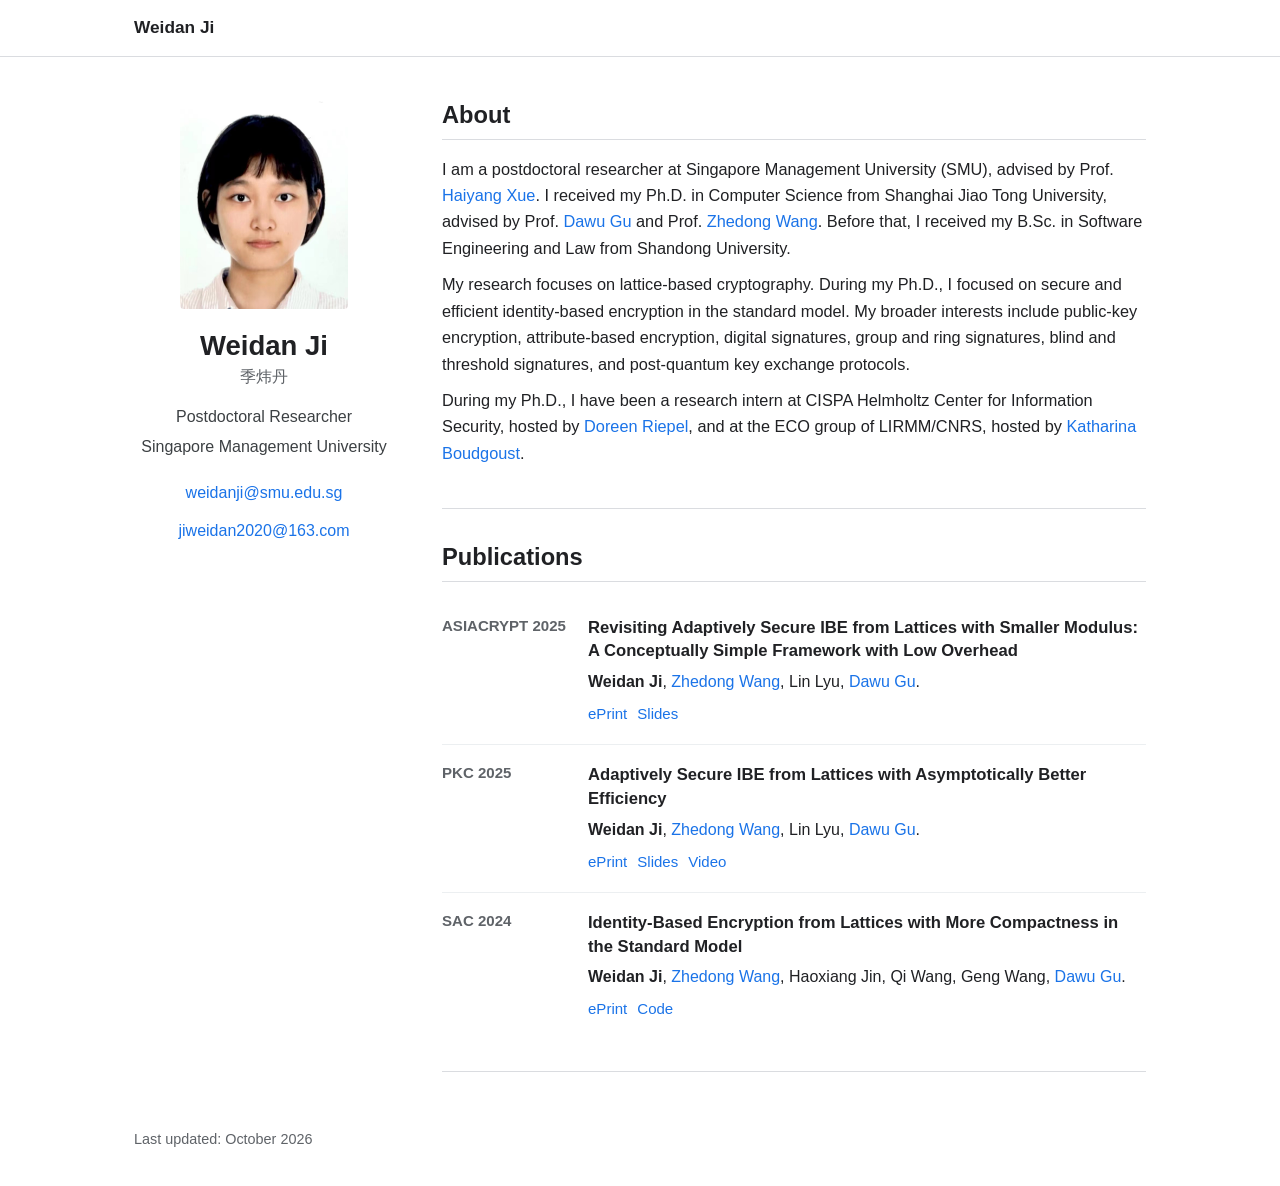
==== index.html @ a194535f "Update index.html" ====
<!doctype html>
<html lang="en">
  <head>
    <meta charset="utf-8">
    <meta name="viewport" content="width=device-width, initial-scale=1">
    <title>Weidan Ji</title>
    <meta
      name="description"
      content="Personal academic homepage of Weidan Ji, a cryptography researcher working on lattice-based cryptography and identity-based encryption."
    >
    <link rel="stylesheet" href="styles.css">
  </head>
  <body>
    <header class="site-header">
      <div class="header-inner">
        <a class="brand" href="#home">Weidan Ji</a>
      </div>
    </header>

    <main id="top" class="page">
      <aside class="profile">
        <img class="portrait" src="assets/weidan-ji.jpeg" alt="Portrait of Weidan Ji">
        <h1>Weidan Ji</h1>
        <p class="name-cn">季炜丹</p>
        <p class="role">Postdoctoral Researcher</p>
        <p class="affiliation">Singapore Management University</p>

        <div class="contact-list" aria-label="Contact links">
          <a href="mailto:weidanji@smu.edu.sg">weidanji@smu.edu.sg</a>
          <a href="mailto:jiweidan2020@163.com">jiweidan2020@163.com</a>
        </div>
      </aside>

      <section class="content">
          <section id="home" class="section intro">
            <h2>About</h2>
            <p>
              I am a postdoctoral researcher at Singapore Management University (SMU),
              advised by Prof. <a href="https://haiyangxc.github.io/hyxue/">Haiyang Xue</a>.
              I received my Ph.D. in Computer Science from Shanghai Jiao Tong University,
              advised by Prof. <a href="https://english.seiee.sjtu.edu.cn/english/detail/841_663.htm">Dawu Gu</a> and Prof. <a href="https://cs.sjtu.edu.cn/en/jiaoshiml/wangzhedong.html">Zhedong Wang</a>. Before that, I received
              my B.Sc. in Software Engineering and Law from Shandong University.
            </p>
            <p>
              My research focuses on lattice-based cryptography. During my Ph.D., I focused
              on secure and efficient identity-based encryption in the standard model. My broader
              interests include public-key encryption, attribute-based encryption,
              digital signatures, group and ring signatures, blind and threshold
              signatures, and post-quantum key exchange protocols.
            </p>
            <p>
              During my Ph.D., I have been a research intern at CISPA Helmholtz Center for Information
              Security, hosted by <a href="https://provsec.org/doreen.html">Doreen Riepel</a>, and at the ECO group of LIRMM/CNRS,
              hosted by <a href="https://katinkabou.github.io/">Katharina Boudgoust</a>.
            </p>
          </section>

          <section id="publications" class="section">
            <h2>Publications</h2>

            <div class="publication">
              <div class="pub-year">ASIACRYPT 2025</div>
              <div class="pub-main">
                <h3>
                  Revisiting Adaptively Secure IBE from Lattices with Smaller Modulus:
                  A Conceptually Simple Framework with Low Overhead
                </h3>
                <p><strong>Weidan Ji</strong>, <a href="https://cs.sjtu.edu.cn/en/jiaoshiml/wangzhedong.html">Zhedong Wang</a>, Lin Lyu, <a href="https://english.seiee.sjtu.edu.cn/english/detail/841_663.htm">Dawu Gu</a>.</p>
                <div class="pub-links">
                  <a href="https://eprint.iacr.org/2025/1466">ePrint</a>
                  <a href="https://drive.google.com/file/d/1e0ys3QAAJkQX7WcunN2tXa_-Uzj5AYzg/view?usp=sharing">Slides</a>
                </div>
              </div>
            </div>

            <div class="publication">
              <div class="pub-year">PKC 2025</div>
              <div class="pub-main">
                <h3>Adaptively Secure IBE from Lattices with Asymptotically Better Efficiency</h3>
                <p><strong>Weidan Ji</strong>, <a href="https://cs.sjtu.edu.cn/en/jiaoshiml/wangzhedong.html">Zhedong Wang</a>, Lin Lyu, <a href="https://english.seiee.sjtu.edu.cn/english/detail/841_663.htm">Dawu Gu</a>.</p>
                <div class="pub-links">
                  <a href="https://eprint.iacr.org/2025/253">ePrint</a>
                  <a href="https://iacr.org/submit/files/slides/2025/pkc/pkc2025/138/138_slides.pdf">Slides</a>
                  <a href="https://www.youtube.com/watch?v=SqWLYc2ZV9k&t=25s">Video</a>
                </div>
              </div>
            </div>

            <div class="publication">
              <div class="pub-year">SAC 2024</div>
              <div class="pub-main">
                <h3>Identity-Based Encryption from Lattices with More Compactness in the Standard Model</h3>
                <p><strong>Weidan Ji</strong>, <a href="https://cs.sjtu.edu.cn/en/jiaoshiml/wangzhedong.html">Zhedong Wang</a>, Haoxiang Jin, Qi Wang, Geng Wang, <a href="https://english.seiee.sjtu.edu.cn/english/detail/841_663.htm">Dawu Gu</a>.</p>
                <div class="pub-links">
                  <a href="https://eprint.iacr.org/2024/1295">ePrint</a>
                  <a href="https://github.com/WeidanJi/mntru_ibe">Code</a>
                </div>
              </div>
            </div>
          </section>
      </section>
    </main>

    <footer class="site-footer">
      <p>Last updated: October 2026</p>
    </footer>

  </body>
</html>
---- styles.css ----
:root {
  --background: #ffffff;
  --text: #202124;
  --muted: #5f6368;
  --line: #dadce0;
  --link: #1a73e8;
  --link-hover: #174ea6;
  --soft: #f8fafd;
  --max-width: 1060px;
}

* {
  box-sizing: border-box;
}

html {
  scroll-behavior: smooth;
}

body {
  margin: 0;
  background: var(--background);
  color: var(--text);
  font-family: Arial, Helvetica, sans-serif;
  font-size: 16px;
  line-height: 1.62;
}

a {
  color: var(--link);
  text-decoration: none;
}

a:hover {
  color: var(--link-hover);
  text-decoration: underline;
}

h1,
h2,
h3,
p {
  margin-top: 0;
}

.site-header {
  position: sticky;
  top: 0;
  z-index: 10;
  border-bottom: 1px solid var(--line);
  background: rgba(255, 255, 255, 0.96);
}

.header-inner {
  display: flex;
  align-items: center;
  justify-content: space-between;
  gap: 24px;
  max-width: var(--max-width);
  min-height: 56px;
  margin: 0 auto;
  padding: 0 24px;
}

.brand {
  color: var(--text);
  font-size: 1.08rem;
  font-weight: 700;
}

nav {
  display: flex;
  align-items: center;
  gap: 18px;
  font-size: 0.94rem;
}

nav a {
  color: #3c4043;
}

nav a.is-active {
  color: var(--link);
  font-weight: 700;
}

.page {
  display: grid;
  grid-template-columns: 260px minmax(0, 1fr);
  gap: 48px;
  max-width: var(--max-width);
  margin: 0 auto;
  padding: 44px 24px 56px;
}

.profile {
  align-self: start;
  position: sticky;
  top: 88px;
  text-align: center;
}

.portrait {
  display: block;
  width: 168px;
  height: 208px;
  margin: 0 auto 20px;
  border-radius: 4px;
  object-fit: cover;
  object-position: center top;
}

.profile h1 {
  margin-bottom: 2px;
  font-size: 1.72rem;
  line-height: 1.2;
}

.name-cn {
  margin-bottom: 14px;
  color: var(--muted);
  font-size: 1rem;
}

.role,
.affiliation {
  margin-bottom: 4px;
  color: #3c4043;
}

.contact-list {
  display: flex;
  flex-direction: column;
  align-items: center;
  justify-content: center;
  gap: 8px;
  margin-top: 18px;
}

.contact-list a,
.contact-list button {
  display: inline-flex;
  align-items: center;
  justify-content: center;
  min-height: 30px;
  padding: 0;
  border: 0;
  background: transparent;
  color: var(--link);
  font: inherit;
  cursor: pointer;
}

.contact-list a:hover,
.contact-list button:hover {
  color: var(--link-hover);
  text-decoration: underline;
}

.content {
  min-width: 0;
}

.section {
  padding: 0 0 32px;
  margin-bottom: 34px;
  border-bottom: 1px solid var(--line);
}

.section:last-child {
  margin-bottom: 0;
}

.section h2 {
  margin-bottom: 16px;
  padding-bottom: 8px;
  border-bottom: 1px solid var(--line);
  font-size: 1.48rem;
  font-weight: 600;
  line-height: 1.25;
}

.intro p {
  font-size: 1.02rem;
}

.section p {
  margin-bottom: 10px;
}

.pub-year {
  color: var(--muted);
  font-size: 0.94rem;
  font-weight: 700;
  line-height: 1.35;
}

.publication {
  display: grid;
  grid-template-columns: 128px minmax(0, 1fr);
  gap: 18px;
  padding: 18px 0;
}

.publication + .publication {
  border-top: 1px solid #eceff1;
}

.pub-main h3 {
  margin-bottom: 6px;
  color: #202124;
  font-size: 1.04rem;
  line-height: 1.42;
}

.pub-main p {
  margin-bottom: 4px;
}

.venue {
  color: #3c4043;
  font-style: italic;
}

.pub-links {
  display: flex;
  flex-wrap: wrap;
  gap: 10px;
  margin-top: 7px;
}

.pub-links a {
  font-size: 0.94rem;
}

.site-footer {
  max-width: var(--max-width);
  margin: 0 auto;
  padding: 0 24px 34px;
  color: var(--muted);
  font-size: 0.9rem;
}

.site-footer p {
  margin: 0;
}

@media (max-width: 820px) {
  .site-header {
    position: static;
  }

  .header-inner {
    align-items: flex-start;
    flex-direction: column;
    gap: 10px;
    padding: 14px 20px;
  }

  nav {
    flex-wrap: wrap;
    gap: 10px 14px;
  }

  .page {
    grid-template-columns: 1fr;
    gap: 30px;
    padding: 30px 20px 42px;
  }

  .profile {
    position: static;
  }

  .portrait {
    width: 144px;
    height: 178px;
  }

  .publication {
    grid-template-columns: 1fr;
    gap: 4px;
  }

}

@media (max-width: 520px) {
  body {
    font-size: 15px;
  }

  .header-inner,
  .page,
  .site-footer {
    padding-left: 16px;
    padding-right: 16px;
  }

  .section h2 {
    font-size: 1.34rem;
  }

  .contact-list {
    gap: 6px 12px;
  }
}

.section {
  scroll-margin-top: 88px;
}

.contact-list a {
  overflow-wrap: anywhere;
  max-width: 100%;
}
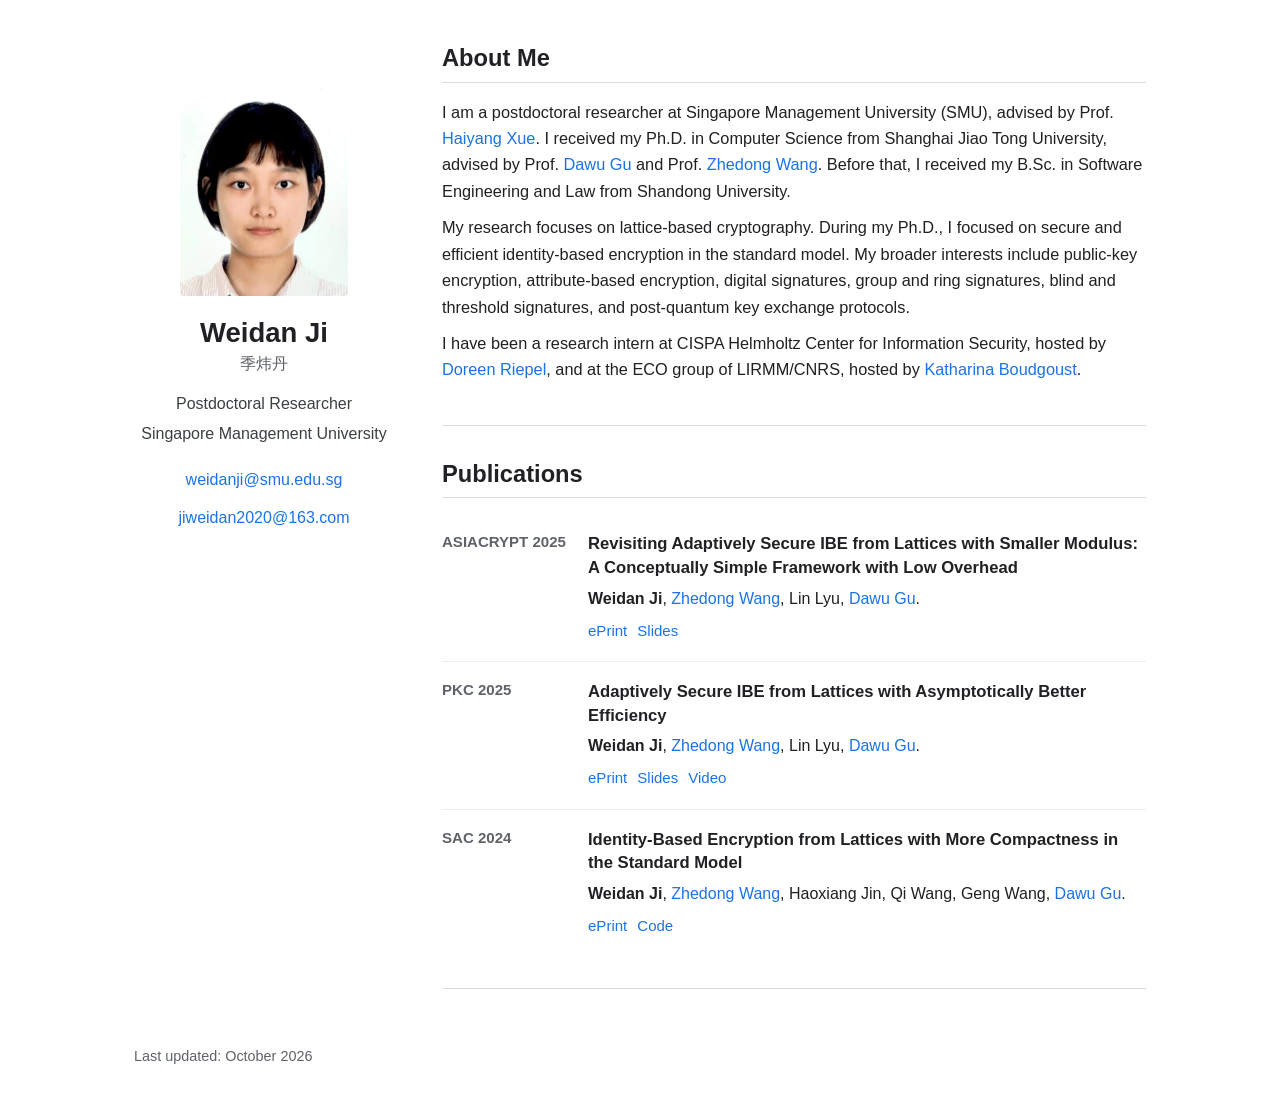
==== commit a50fe4b7: "Add files via upload" ====
--- a/index.html
+++ b/index.html
@@ -11,11 +11,6 @@
     <link rel="stylesheet" href="styles.css">
   </head>
   <body>
-    <header class="site-header">
-      <div class="header-inner">
-        <a class="brand" href="#home">Weidan Ji</a>
-      </div>
-    </header>
 
     <main id="top" class="page">
       <aside class="profile">
@@ -33,7 +28,7 @@
 
       <section class="content">
           <section id="home" class="section intro">
-            <h2>About</h2>
+            <h2>About Me</h2>
             <p>
               I am a postdoctoral researcher at Singapore Management University (SMU),
               advised by Prof. <a href="https://haiyangxc.github.io/hyxue/">Haiyang Xue</a>.
@@ -49,7 +44,7 @@
               signatures, and post-quantum key exchange protocols.
             </p>
             <p>
-              During my Ph.D., I have been a research intern at CISPA Helmholtz Center for Information
+              I have been a research intern at CISPA Helmholtz Center for Information
               Security, hosted by <a href="https://provsec.org/doreen.html">Doreen Riepel</a>, and at the ECO group of LIRMM/CNRS,
               hosted by <a href="https://katinkabou.github.io/">Katharina Boudgoust</a>.
             </p>
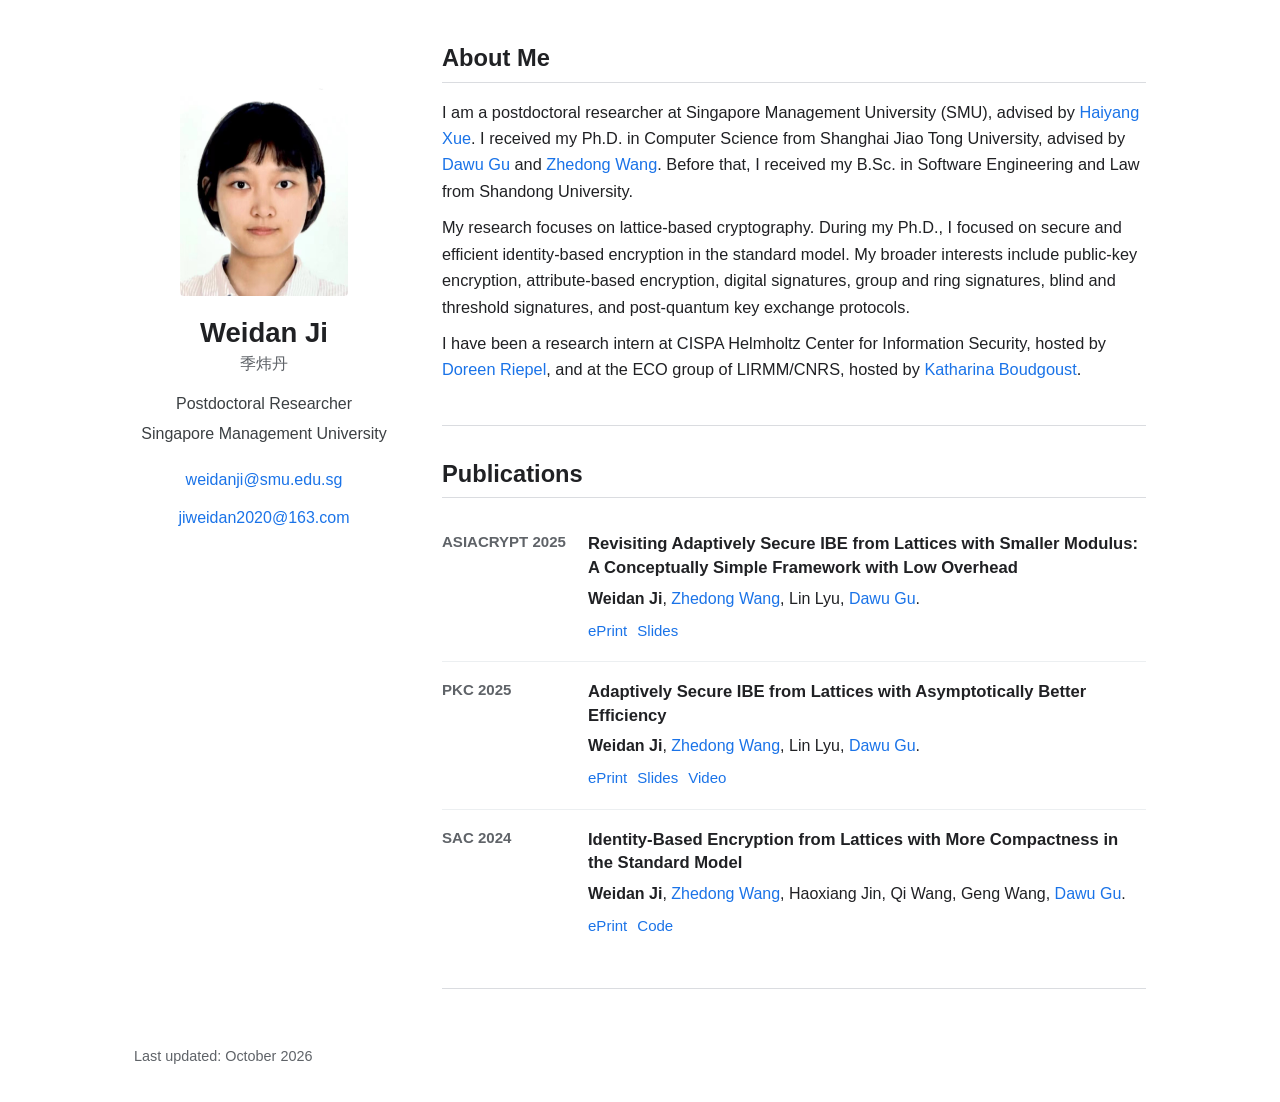
==== commit 12be3928: "Update index.html" ====
--- a/index.html
+++ b/index.html
@@ -31,9 +31,9 @@
             <h2>About Me</h2>
             <p>
               I am a postdoctoral researcher at Singapore Management University (SMU),
-              advised by Prof. <a href="https://haiyangxc.github.io/hyxue/">Haiyang Xue</a>.
+              advised by <a href="https://haiyangxc.github.io/hyxue/">Haiyang Xue</a>.
               I received my Ph.D. in Computer Science from Shanghai Jiao Tong University,
-              advised by Prof. <a href="https://english.seiee.sjtu.edu.cn/english/detail/841_663.htm">Dawu Gu</a> and Prof. <a href="https://cs.sjtu.edu.cn/en/jiaoshiml/wangzhedong.html">Zhedong Wang</a>. Before that, I received
+              advised by <a href="https://english.seiee.sjtu.edu.cn/english/detail/841_663.htm">Dawu Gu</a> and <a href="https://cs.sjtu.edu.cn/en/jiaoshiml/wangzhedong.html">Zhedong Wang</a>. Before that, I received
               my B.Sc. in Software Engineering and Law from Shandong University.
             </p>
             <p>
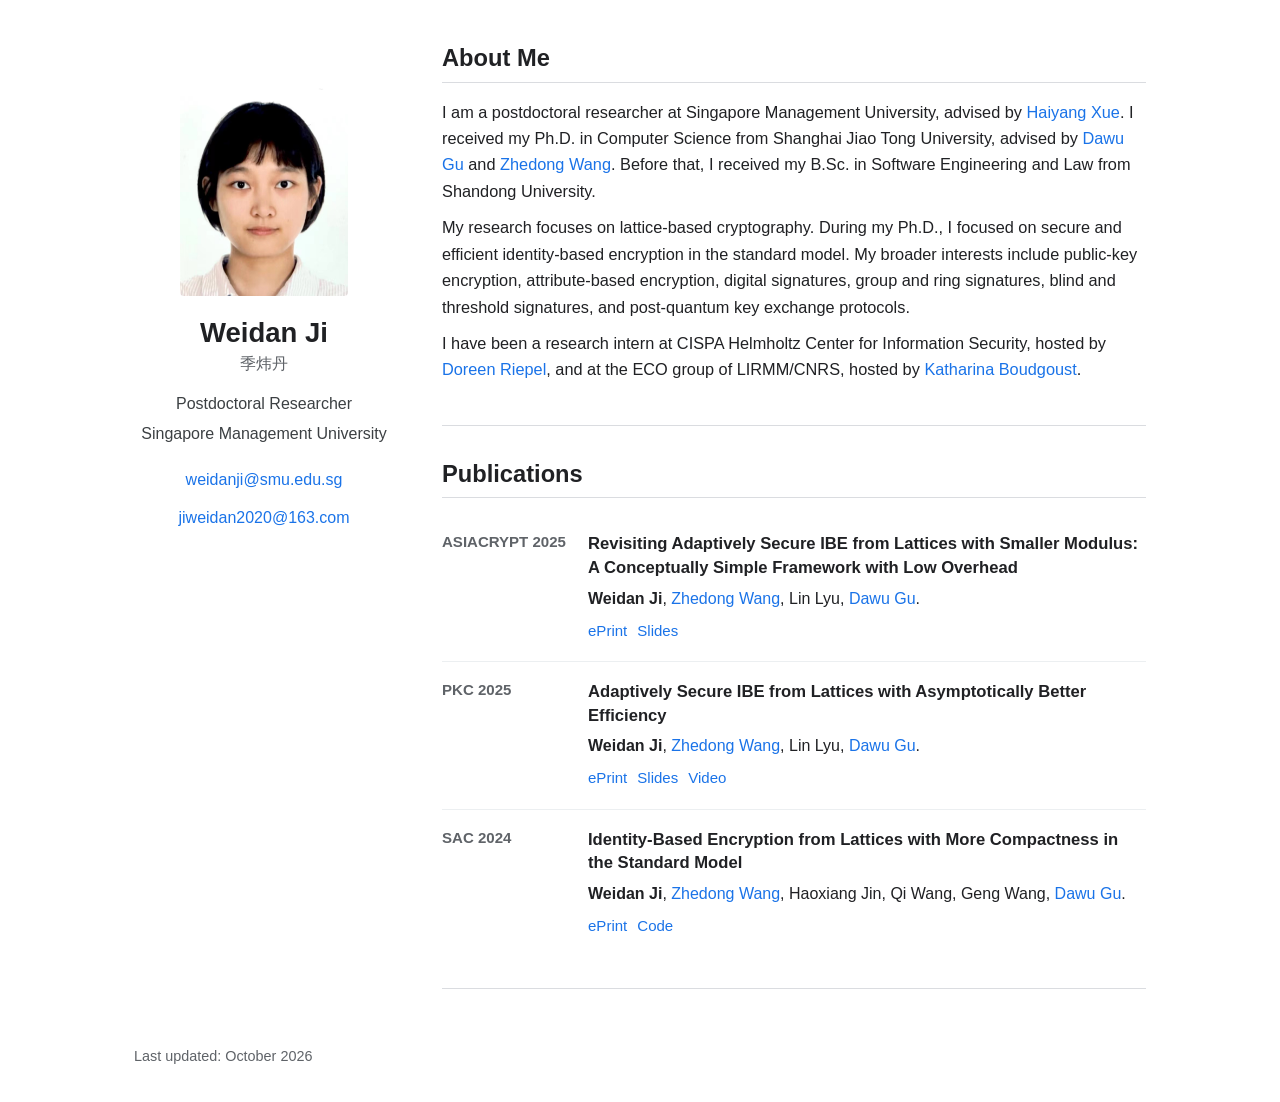
==== commit 0ae50ca7: "Update index.html" ====
--- a/index.html
+++ b/index.html
@@ -30,7 +30,7 @@
           <section id="home" class="section intro">
             <h2>About Me</h2>
             <p>
-              I am a postdoctoral researcher at Singapore Management University (SMU),
+              I am a postdoctoral researcher at Singapore Management University,
               advised by <a href="https://haiyangxc.github.io/hyxue/">Haiyang Xue</a>.
               I received my Ph.D. in Computer Science from Shanghai Jiao Tong University,
               advised by <a href="https://english.seiee.sjtu.edu.cn/english/detail/841_663.htm">Dawu Gu</a> and <a href="https://cs.sjtu.edu.cn/en/jiaoshiml/wangzhedong.html">Zhedong Wang</a>. Before that, I received
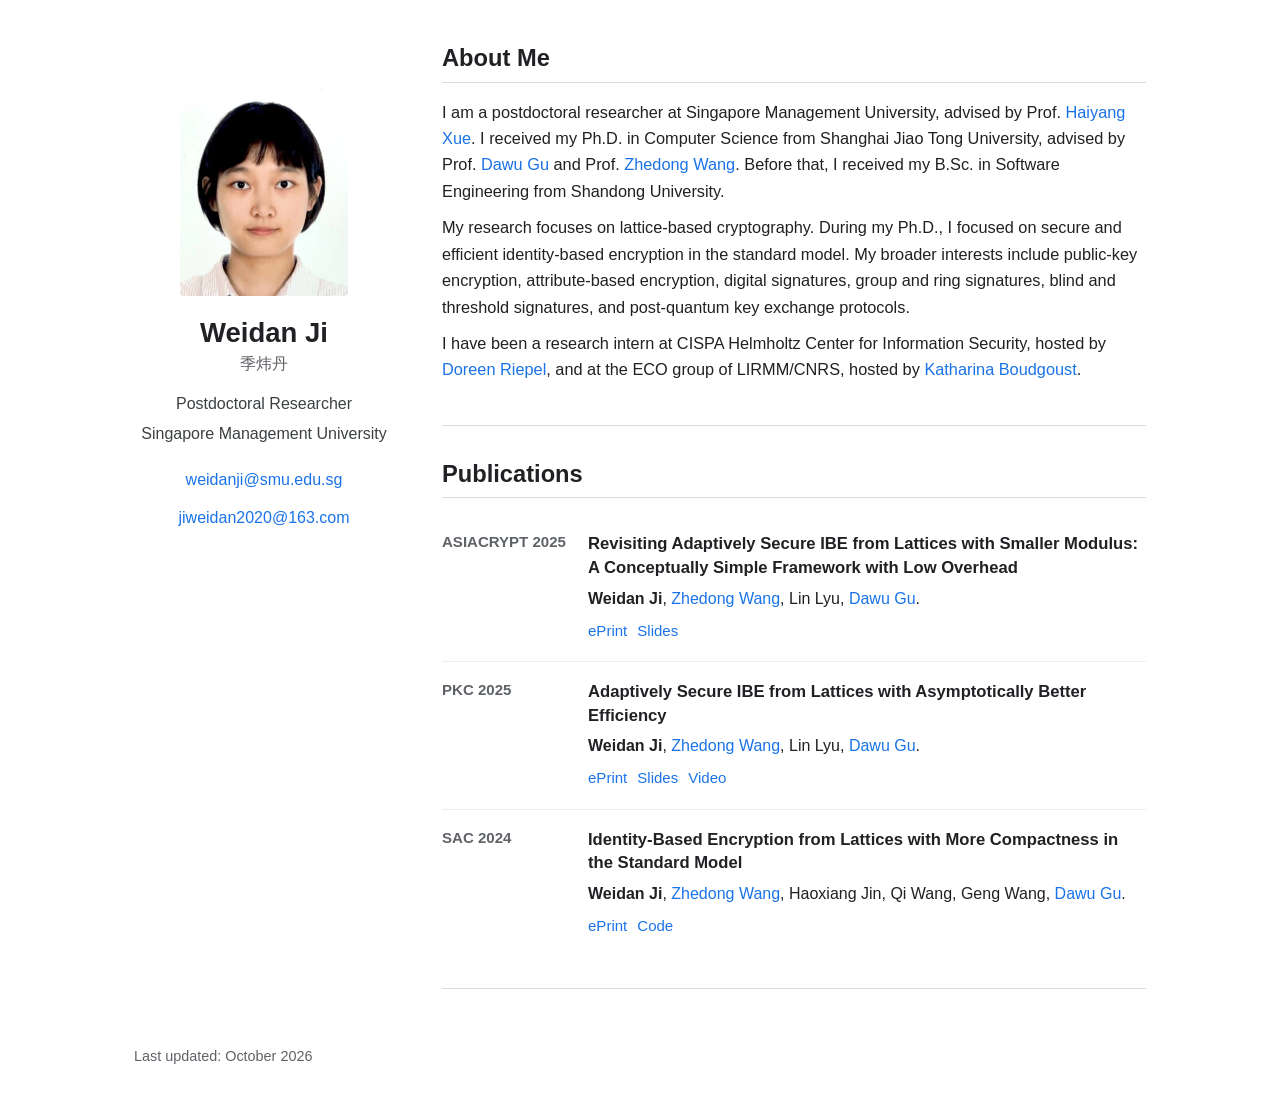
==== commit 8d751006: "Update index.html" ====
--- a/index.html
+++ b/index.html
@@ -31,10 +31,10 @@
             <h2>About Me</h2>
             <p>
               I am a postdoctoral researcher at Singapore Management University,
-              advised by <a href="https://haiyangxc.github.io/hyxue/">Haiyang Xue</a>.
+              advised by Prof. <a href="https://haiyangxc.github.io/hyxue/">Haiyang Xue</a>.
               I received my Ph.D. in Computer Science from Shanghai Jiao Tong University,
-              advised by <a href="https://english.seiee.sjtu.edu.cn/english/detail/841_663.htm">Dawu Gu</a> and <a href="https://cs.sjtu.edu.cn/en/jiaoshiml/wangzhedong.html">Zhedong Wang</a>. Before that, I received
-              my B.Sc. in Software Engineering and Law from Shandong University.
+              advised by Prof. <a href="https://english.seiee.sjtu.edu.cn/english/detail/841_663.htm">Dawu Gu</a> and Prof. <a href="https://cs.sjtu.edu.cn/en/jiaoshiml/wangzhedong.html">Zhedong Wang</a>. Before that, I received
+              my B.Sc. in Software Engineering from Shandong University.
             </p>
             <p>
               My research focuses on lattice-based cryptography. During my Ph.D., I focused
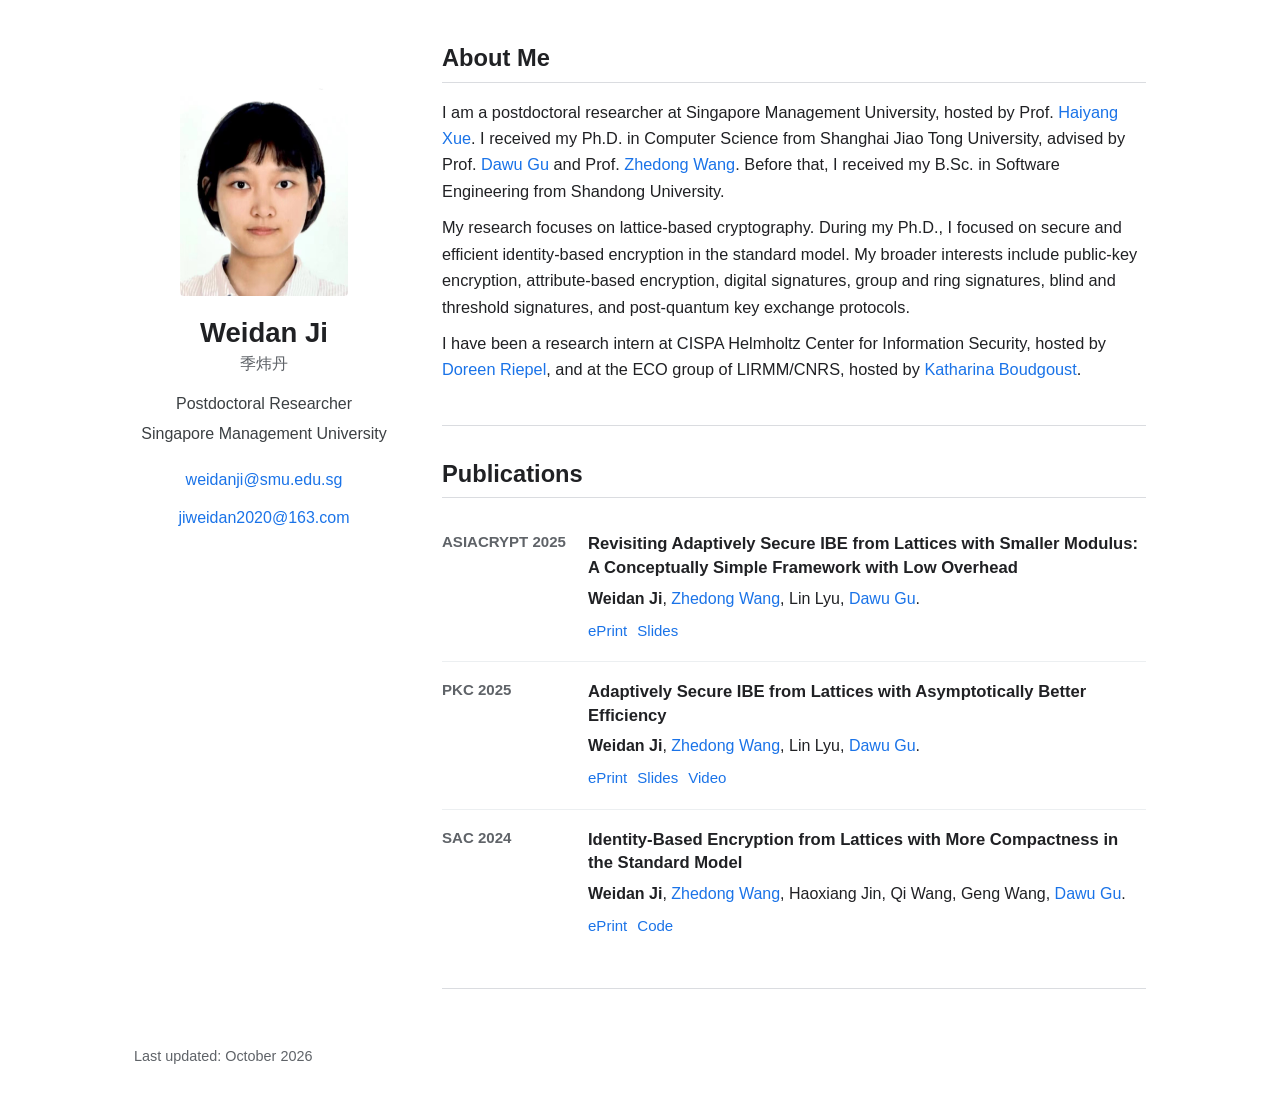
==== commit 3341dbbb: "Update index.html" ====
--- a/index.html
+++ b/index.html
@@ -31,7 +31,7 @@
             <h2>About Me</h2>
             <p>
               I am a postdoctoral researcher at Singapore Management University,
-              advised by Prof. <a href="https://haiyangxc.github.io/hyxue/">Haiyang Xue</a>.
+              hosted by Prof. <a href="https://haiyangxc.github.io/hyxue/">Haiyang Xue</a>.
               I received my Ph.D. in Computer Science from Shanghai Jiao Tong University,
               advised by Prof. <a href="https://english.seiee.sjtu.edu.cn/english/detail/841_663.htm">Dawu Gu</a> and Prof. <a href="https://cs.sjtu.edu.cn/en/jiaoshiml/wangzhedong.html">Zhedong Wang</a>. Before that, I received
               my B.Sc. in Software Engineering from Shandong University.
